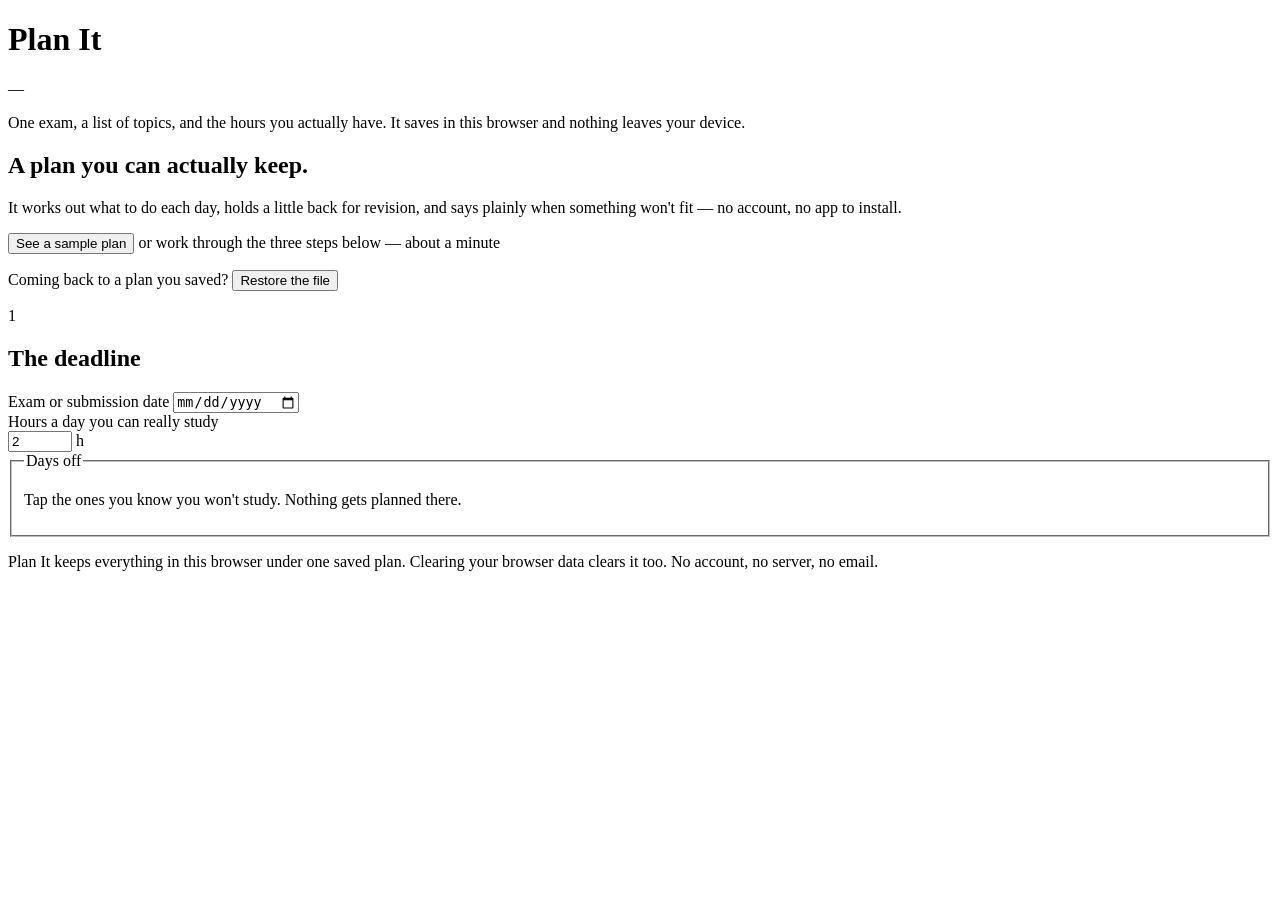
==== index.html @ e52705a1 "Add Plan It: three-step study planner with scheduler, exports and print layout" ====
<!DOCTYPE html>
<html lang="en">
<head>
<meta charset="utf-8">
<meta name="viewport" content="width=device-width, initial-scale=1">
<title>Plan It — a study plan for one exam</title>
<meta name="description" content="Plan It turns an exam date and a topic list into a day-by-day study timetable that fits the hours you actually have. Runs in your browser and saves on your device.">
<meta name="theme-color" content="#e9ecf0" media="(prefers-color-scheme: light)">
<meta name="theme-color" content="#0d1218" media="(prefers-color-scheme: dark)">
<link rel="preconnect" href="https://fonts.googleapis.com">
<link rel="preconnect" href="https://fonts.gstatic.com" crossorigin>
<link href="https://fonts.googleapis.com/css2?family=IBM+Plex+Mono:wght@400;500&family=IBM+Plex+Sans:wght@400;500;600&family=Newsreader:ital,opsz,wght@0,6..72,400;0,6..72,500;0,6..72,600;1,6..72,400&display=swap" rel="stylesheet">
<link rel="stylesheet" href="styles.css">
<link rel="icon" href="data:image/svg+xml,%3Csvg xmlns='http://www.w3.org/2000/svg' viewBox='0 0 32 32'%3E%3Crect width='32' height='32' fill='%23161d26'/%3E%3Crect x='6' y='9' width='20' height='2' fill='%23c98a2b'/%3E%3Crect x='6' y='15' width='13' height='1.6' fill='%23f2f4f7'/%3E%3Crect x='6' y='21' width='17' height='1.6' fill='%23f2f4f7' opacity='.55'/%3E%3C/svg%3E">
</head>
<body>
<div class="sheet">

  <header class="masthead">
    <div class="masthead-top">
      <h1 class="wordmark">Plan It</h1>
      <p class="issue"><span id="today-stamp">—</span></p>
    </div>
    <p class="standfirst">One exam, a list of topics, and the hours you actually have. It saves in this browser and nothing leaves your device.</p>
  </header>

  <div class="runninghead" id="runninghead" hidden>
    <p class="rh-count"><span id="rh-days">0</span><span class="rh-unit" id="rh-unit">days</span></p>
    <p class="rh-meta" id="rh-meta"></p>
  </div>

  <main class="document">

    <section class="welcome" id="welcome" aria-labelledby="welcome-head">
      <h2 class="welcome-head" id="welcome-head">A plan you can actually keep.</h2>
      <p class="welcome-body">It works out what to do each day, holds a little back for revision, and says plainly when something won't fit — no account, no app to install.</p>
      <p class="welcome-actions">
        <button type="button" class="btn btn-quiet" id="btn-sample">See a sample plan</button>
        <span class="welcome-note">or work through the three steps below — about a minute</span>
      </p>
      <p class="welcome-restore">Coming back to a plan you saved?
        <button type="button" class="btn-inline" id="btn-restore-welcome">Restore the file</button>
      </p>
      <p class="export-status" id="welcome-status" role="status"></p>
      <input type="file" id="file-restore" accept="application/json,.json" hidden>
    </section>

    <section class="step" id="step-deadline" aria-labelledby="h-deadline">
      <div class="gutter">
        <span class="step-num" aria-hidden="true">1</span>
        <h2 class="step-label" id="h-deadline">The deadline</h2>
      </div>
      <div class="step-body">
        <div class="fields">
          <div class="field">
            <label for="exam-date">Exam or submission date</label>
            <input type="date" id="exam-date">
          </div>
          <div class="field field-hours">
            <label for="hours">Hours a day you can really study</label>
            <div class="num-wrap">
              <input type="number" id="hours" min="0" max="16" step="0.5" value="2" inputmode="decimal">
              <span class="unit">h</span>
            </div>
          </div>
        </div>

        <fieldset class="days-off">
          <legend>Days off</legend>
          <div class="day-toggles" id="day-toggles"></div>
          <p class="note">Tap the ones you know you won't study. Nothing gets planned there.</p>
        </fieldset>

        <p class="verdict" id="deadline-summary" aria-live="polite"></p>
      </div>
    </section>

    <section class="step" id="step-topics" aria-labelledby="h-topics" hidden>
      <div class="gutter">
        <span class="step-num" aria-hidden="true">2</span>
        <h2 class="step-label" id="h-topics">The topics</h2>
        <p class="gutter-note" id="topics-summary" aria-live="polite"></p>
      </div>
      <div class="step-body">
        <div class="paste">
          <label for="paste-box" class="paste-label">Paste your list</label>
          <textarea id="paste-box" rows="4" spellcheck="false" placeholder="Fractions&#10;Photosynthesis&#10;The Cold War"></textarea>
          <div class="paste-actions">
            <button type="button" class="btn" id="add-pasted">Add these</button>
            <p class="note">One per line. They come in at confidence 3, size M.</p>
          </div>
        </div>

        <div id="topic-rows"></div>
        <datalist id="subject-list"></datalist>

        <div class="row-actions">
          <button type="button" class="btn btn-quiet" id="add-row">One more topic</button>
        </div>

        <p class="note note-foot">Size is a rough first pass: S is about 30 minutes, M an hour, L two hours. Confidence scales it, so a shaky topic gets more of the calendar than a solid one.</p>
      </div>
    </section>

    <section class="step" id="step-plan" aria-labelledby="h-plan" hidden>
      <div class="gutter">
        <span class="step-num" aria-hidden="true">3</span>
        <h2 class="step-label" id="h-plan">The plan</h2>
        <dl class="stats" id="plan-stats"></dl>
        <div class="progress" id="progress" hidden>
          <div class="ticks" id="progress-ticks" aria-hidden="true"></div>
          <p class="progress-text" id="progress-text" aria-live="polite"></p>
        </div>
      </div>
      <div class="step-body">
        <div id="plan-notice"></div>
        <p class="today-line" id="today-line"></p>

        <div class="controls">
          <button type="button" class="btn btn-quiet" id="btn-print">Print</button>
          <button type="button" class="btn btn-quiet" id="btn-rebalance">Rebalance</button>
          <button type="button" class="btn btn-quiet btn-danger" id="btn-reset">Start over</button>
        </div>

        <details class="export" id="export">
          <summary>Take it with you</summary>
          <div class="export-panel">
            <div class="export-actions">
              <button type="button" class="btn btn-quiet" id="btn-ics">Calendar file <span class="btn-ext">.ics</span></button>
              <button type="button" class="btn btn-quiet" id="btn-csv">Spreadsheet <span class="btn-ext">.csv</span></button>
              <button type="button" class="btn btn-quiet" id="btn-json">Save a copy <span class="btn-ext">.json</span></button>
              <button type="button" class="btn btn-quiet" id="btn-restore">Restore a copy</button>
            </div>
            <p class="export-note">The calendar file adds one all-day event per study day to Google Calendar, Apple Calendar or Outlook. The JSON is the whole plan, ticks included — keep it somewhere that is not this browser.</p>

            <div class="gcal">
              <p class="gcal-head">Google Calendar</p>
              <div class="gcal-links" id="gcal-links"></div>
              <p class="gcal-note">One link, one event: it repeats on every study day and skips your days off, with the whole timetable in its description. No sign-in to this page and no API key. If you would rather have a separate event for each day, import the .ics above instead (Google Calendar → Settings → Import &amp; export). Google Tasks is deliberately not offered: creating tasks needs a signed-in API connection, and this page has no account.</p>
            </div>

            <p class="export-status" id="export-status" role="status"></p>
          </div>
        </details>

        <div id="weeks"></div>

        <details class="topic-progress" id="topic-progress" hidden>
          <summary id="topic-progress-summary">Where each topic stands</summary>
          <div id="topic-progress-body"></div>
        </details>

        <div id="overflow"></div>
      </div>
    </section>

  </main>

  <footer class="foot">
    <p>Plan It keeps everything in this browser under one saved plan. Clearing your browser data clears it too. No account, no server, no email.</p>
  </footer>

</div>

<script src="planner.js"></script>
<script src="app.js"></script>
</body>
</html>
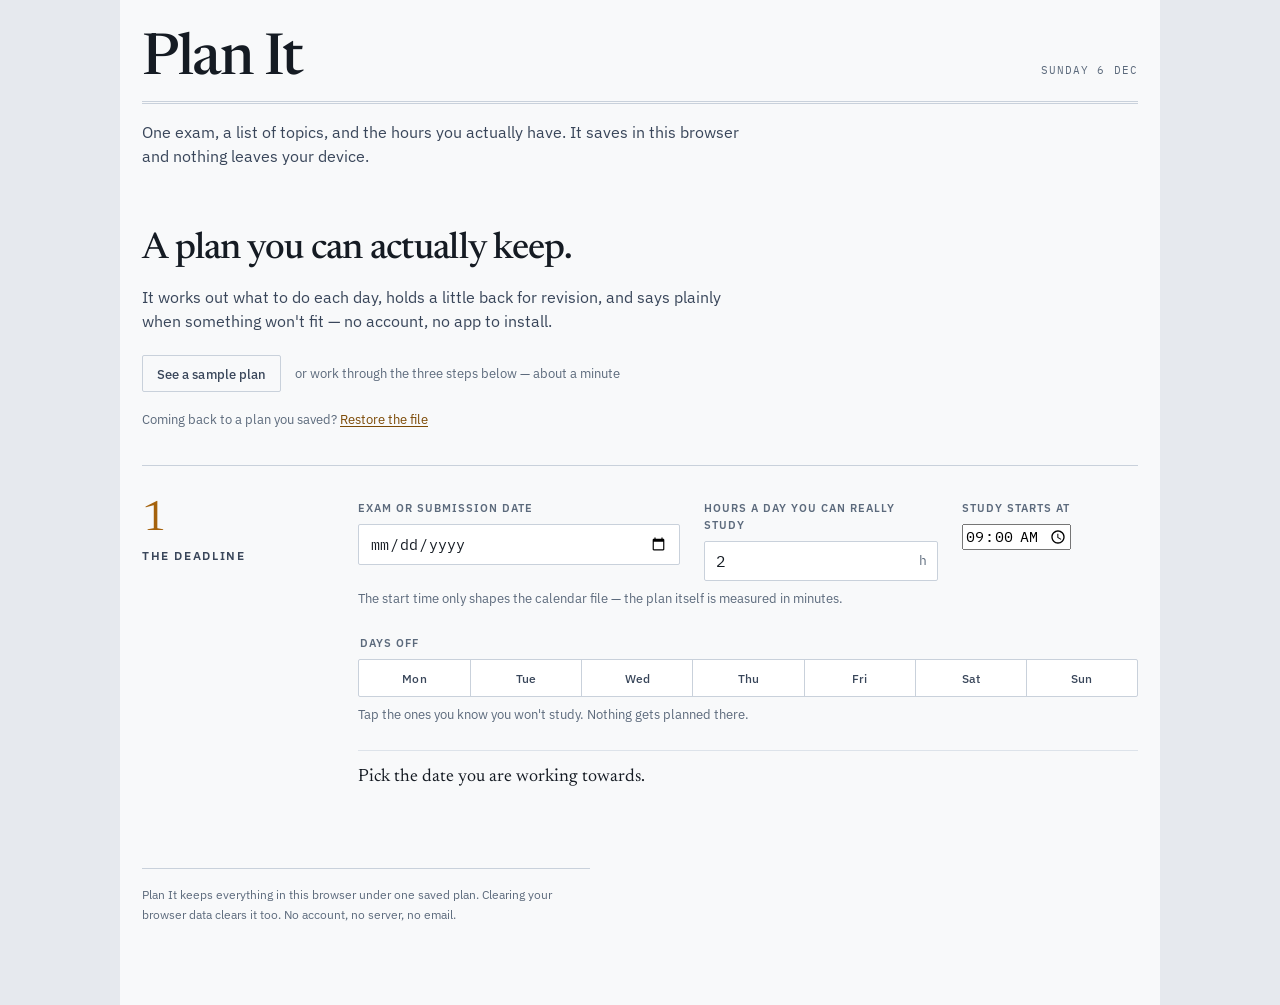
==== commit edd0c559: "Export every session as a timed .ics event; drop the Google Calendar links" ====
--- a/index.html
+++ b/index.html
@@ -63,7 +63,12 @@
               <span class="unit">h</span>
             </div>
           </div>
+          <div class="field field-start">
+            <label for="start-time">Study starts at</label>
+            <input type="time" id="start-time" value="09:00" step="900">
+          </div>
         </div>
+        <p class="note">The start time only shapes the calendar file — the plan itself is measured in minutes.</p>
 
         <fieldset class="days-off">
           <legend>Days off</legend>
@@ -131,13 +136,7 @@
               <button type="button" class="btn btn-quiet" id="btn-json">Save a copy <span class="btn-ext">.json</span></button>
               <button type="button" class="btn btn-quiet" id="btn-restore">Restore a copy</button>
             </div>
-            <p class="export-note">The calendar file adds one all-day event per study day to Google Calendar, Apple Calendar or Outlook. The JSON is the whole plan, ticks included — keep it somewhere that is not this browser.</p>
-
-            <div class="gcal">
-              <p class="gcal-head">Google Calendar</p>
-              <div class="gcal-links" id="gcal-links"></div>
-              <p class="gcal-note">One link, one event: it repeats on every study day and skips your days off, with the whole timetable in its description. No sign-in to this page and no API key. If you would rather have a separate event for each day, import the .ics above instead (Google Calendar → Settings → Import &amp; export). Google Tasks is deliberately not offered: creating tasks needs a signed-in API connection, and this page has no account.</p>
-            </div>
+            <p class="export-note">The calendar file is a standard <span class="mono">.ics</span> — import it into Apple Calendar, Google Calendar, Outlook, Thunderbird, anything. Every session lands as its own timed event, starting from the time you set in step 1 and running through the day in order, breaks included. The JSON is the whole plan, ticks included — keep it somewhere that is not this browser.</p>
 
             <p class="export-status" id="export-status" role="status"></p>
           </div>
--- a/styles.css
+++ b/styles.css
@@ -0,0 +1,1549 @@
+/* ------------------------------------------------------------------
+   Plan It
+
+   Set like a printed planner rather than a dashboard: one column of
+   type with a working margin down the left, hairline rules instead of
+   boxes, dotted leaders between a topic and its minutes, and amber
+   reserved for the day you are actually on.
+
+   Faces: Newsreader (headings, day names), IBM Plex Sans (running
+   text), IBM Plex Mono (anything countable — dates, minutes, totals).
+   ------------------------------------------------------------------ */
+
+:root {
+  --page: #e6e9ee;
+  --sheet: #f8f9fa;
+  --paper: #ffffff;
+  --ink: #151b23;
+  --ink-2: #39465a;
+  --muted: #5c6a7c;   /* 5.2:1 on the sheet, 4.5:1 on the page */
+  --rule: #c9d1db;
+  --rule-soft: #dde3ea;
+  --amber: #a5620c;
+  --amber-ink: #7c4a06;
+  --amber-wash: #f4e7ce;
+  --done: #3f6b58;
+  --danger: #8a4a2a;
+
+  /* custom curves: the built-in CSS easings are too weak to read as intentional */
+  --ease-out: cubic-bezier(0.23, 1, 0.32, 1);
+  --ease-in-out: cubic-bezier(0.77, 0, 0.175, 1);
+  --ease-drawer: cubic-bezier(0.32, 0.72, 0, 1);
+
+  --serif: 'Newsreader', 'Iowan Old Style', Georgia, 'Times New Roman', serif;
+  --sans: 'IBM Plex Sans', 'Helvetica Neue', Helvetica, Arial, sans-serif;
+  --mono: 'IBM Plex Mono', ui-monospace, SFMono-Regular, Menlo, Consolas, monospace;
+
+  color-scheme: light dark;
+}
+
+@media (prefers-color-scheme: dark) {
+  :root {
+    --page: #0b1015;
+    --sheet: #121820;
+    --paper: #161d26;
+    --ink: #e9eef4;
+    --ink-2: #b7c3d1;
+    --muted: #7f8d9f;
+    --rule: #27303c;
+    --rule-soft: #1e2630;
+    --amber: #dfa85f;
+    --amber-ink: #f0c894;
+    --amber-wash: #241c11;
+    --done: #7cb49b;
+    --danger: #d79a7a;
+  }
+}
+
+* { box-sizing: border-box; }
+
+::selection {
+  background: var(--amber-wash);
+  color: var(--ink);
+}
+
+/* anything that is a number should line up in a column */
+.d-num,
+.day-total,
+.session-minutes,
+.rh-meta,
+.rh-count span:first-child,
+.stats dd,
+.week-range,
+.progress-text,
+.issue { font-variant-numeric: tabular-nums; }
+
+h1, h2, h3, h4, .week-head, .today-line, .verdict { text-wrap: balance; }
+p, .session-name, .overflow li { text-wrap: pretty; }
+
+html {
+  -webkit-text-size-adjust: 100%;
+  scrollbar-color: var(--rule) transparent;
+}
+
+body {
+  margin: 0;
+  background: var(--page);
+  color: var(--ink);
+  font-family: var(--sans);
+  font-size: 16px;
+  line-height: 1.55;
+  -webkit-font-smoothing: antialiased;
+  font-feature-settings: "kern" 1;
+}
+
+.sheet {
+  max-width: 1040px;
+  margin: 0 auto;
+  padding: 0 22px 80px;
+  background: var(--sheet);
+  min-height: 100vh;
+}
+
+/* ---------- masthead ---------- */
+
+.masthead { padding: 34px 0 20px; }
+
+.masthead-top {
+  display: flex;
+  align-items: baseline;
+  justify-content: space-between;
+  gap: 18px;
+  flex-wrap: wrap;
+  padding-bottom: 12px;
+  border-bottom: 3px double var(--rule);
+}
+
+.wordmark {
+  margin: 0;
+  font-family: var(--serif);
+  font-weight: 500;
+  font-size: clamp(2.5rem, 9vw, 3.6rem);
+  line-height: .95;
+  letter-spacing: -.025em;
+}
+
+.issue {
+  margin: 0;
+  font-family: var(--mono);
+  font-size: .7rem;
+  letter-spacing: .1em;
+  text-transform: uppercase;
+  color: var(--muted);
+  white-space: nowrap;
+}
+
+.standfirst {
+  margin: 16px 0 0;
+  max-width: 62ch;
+  font-size: .98rem;
+  color: var(--ink-2);
+}
+
+/* ---------- running head ---------- */
+
+.runninghead {
+  position: sticky;
+  top: 0;
+  z-index: 5;
+  display: flex;
+  align-items: baseline;
+  justify-content: space-between;
+  gap: 14px;
+  flex-wrap: wrap;
+  margin: 0 -22px;
+  padding: 10px 22px 9px;
+  background: var(--sheet);
+  border-bottom: 1px solid var(--rule);
+}
+
+.runninghead[hidden] { display: none; }
+
+.rh-count {
+  margin: 0;
+  display: flex;
+  align-items: baseline;
+  gap: 6px;
+  font-family: var(--sans);
+  font-size: .76rem;
+  font-weight: 600;
+  letter-spacing: .06em;
+  color: var(--ink-2);
+}
+
+.rh-count span:first-child {
+  font-family: var(--serif);
+  font-size: 1.5rem;
+  letter-spacing: -.01em;
+  color: var(--amber-ink);
+  line-height: 1;
+}
+
+.rh-meta {
+  margin: 0;
+  font-family: var(--mono);
+  font-size: .72rem;
+  letter-spacing: .04em;
+  color: var(--muted);
+  text-align: right;
+}
+
+/* ---------- the document ---------- */
+
+.document { display: block; }
+
+.step {
+  display: grid;
+  grid-template-columns: 172px minmax(0, 1fr);
+  gap: 44px;
+  padding-top: 34px;
+  padding-bottom: 38px;
+  border-top: 1px solid var(--rule);
+}
+
+.step:first-child { border-top: 0; }
+
+/* an author display value beats the hidden attribute — say it out loud */
+.step[hidden] { display: none; }
+
+.step { scroll-margin-top: 64px; }
+
+.gutter {
+  align-self: start;
+  position: sticky;
+  top: 58px;
+}
+
+.step-num {
+  display: block;
+  font-family: var(--serif);
+  font-size: 2.6rem;
+  line-height: 1;
+  font-weight: 400;
+  color: var(--amber);
+  letter-spacing: -.02em;
+}
+
+.step-label {
+  margin: 6px 0 0;
+  font-family: var(--sans);
+  font-size: .72rem;
+  font-weight: 600;
+  letter-spacing: .14em;
+  text-transform: uppercase;
+  color: var(--ink-2);
+}
+
+.gutter-note {
+  margin: 14px 0 0;
+  font-family: var(--mono);
+  font-size: .72rem;
+  line-height: 1.6;
+  color: var(--muted);
+  border-top: 1px solid var(--rule-soft);
+  padding-top: 10px;
+}
+
+/* ---------- fields ---------- */
+
+.fields {
+  display: grid;
+  grid-template-columns: minmax(0, 1.1fr) minmax(0, .8fr) minmax(0, .6fr);
+  gap: 24px;
+}
+
+input[type="time"] {
+  font-family: var(--mono);
+  font-size: .92rem;
+}
+
+.mono { font-family: var(--mono); font-size: .95em; }
+
+.field { min-width: 0; }
+
+label, legend {
+  display: block;
+  margin-bottom: 7px;
+}
+
+/* the small mono caps belong to form labels only — never to a row of the plan */
+.field label,
+.days-off legend,
+.paste-label {
+  font-family: var(--sans);
+  font-size: .7rem;
+  font-weight: 600;
+  letter-spacing: .09em;
+  text-transform: uppercase;
+  color: var(--muted);
+}
+
+input[type="date"],
+input[type="number"],
+input[type="text"],
+textarea {
+  width: 100%;
+  font-family: var(--sans);
+  font-size: 1rem;
+  color: var(--ink);
+  background: var(--paper);
+  border: 1px solid var(--rule);
+  border-radius: 2px;
+  padding: 9px 11px;
+  appearance: none;
+  transition: border-color 150ms var(--ease-out), background-color 150ms var(--ease-out);
+}
+
+input[type="date"] { font-family: var(--mono); font-size: .92rem; }
+
+input, textarea { caret-color: var(--amber); }
+
+textarea::-webkit-scrollbar { width: 10px; }
+textarea::-webkit-scrollbar-thumb {
+  background: var(--rule);
+  border-radius: 999px;
+  border: 3px solid var(--paper);
+}
+textarea::-webkit-scrollbar-track { background: transparent; }
+
+textarea {
+  font-family: var(--mono);
+  font-size: .88rem;
+  line-height: 1.65;
+  resize: vertical;
+}
+
+input:focus-visible,
+textarea:focus-visible,
+button:focus-visible {
+  outline: 2px solid var(--amber);
+  outline-offset: 1px;
+}
+
+input[type="date"]:focus,
+input[type="number"]:focus,
+input[type="text"]:focus,
+textarea:focus { border-color: var(--amber); }
+
+.num-wrap { position: relative; }
+
+.num-wrap input { padding-right: 32px; font-family: var(--mono); }
+
+.num-wrap .unit {
+  position: absolute;
+  right: 11px;
+  top: 50%;
+  transform: translateY(-50%);
+  font-family: var(--mono);
+  font-size: .8rem;
+  color: var(--muted);
+  pointer-events: none;
+}
+
+/* ---------- days off ---------- */
+
+.days-off {
+  border: 0;
+  padding: 0;
+  margin: 26px 0 0;
+}
+
+.day-toggles {
+  display: grid;
+  grid-template-columns: repeat(7, minmax(0, 1fr));
+  gap: 0;
+  border: 1px solid var(--rule);
+  border-radius: 2px;
+  overflow: hidden;
+  background: var(--paper);
+}
+
+.wd {
+  font-family: var(--sans);
+  font-size: .76rem;
+  font-weight: 500;
+  letter-spacing: .01em;
+  padding: 11px 0 10px;
+  border: 0;
+  border-left: 1px solid var(--rule);
+  background: transparent;
+  color: var(--ink-2);
+  cursor: pointer;
+  transition: background-color 140ms var(--ease-out), color 140ms var(--ease-out);
+  -webkit-tap-highlight-color: transparent;
+}
+
+.wd:active { transform: scale(0.97); }
+
+.wd:first-child { border-left: 0; }
+
+.wd:hover { background: var(--rule-soft); }
+
+.wd.is-off {
+  background: var(--amber-wash);
+  color: var(--amber-ink);
+  text-decoration: line-through;
+  text-decoration-thickness: 1px;
+}
+
+/* ---------- the verdict line ---------- */
+
+.verdict {
+  margin: 26px 0 0;
+  padding-top: 14px;
+  border-top: 1px solid var(--rule-soft);
+  font-family: var(--serif);
+  font-size: 1.12rem;
+  line-height: 1.4;
+  color: var(--ink);
+}
+
+.verdict.is-warn { color: var(--amber-ink); }
+
+.note {
+  margin: 8px 0 0;
+  font-size: .8rem;
+  line-height: 1.5;
+  color: var(--muted);
+}
+
+.note-foot {
+  margin-top: 22px;
+  padding-top: 12px;
+  border-top: 1px solid var(--rule-soft);
+  max-width: 56ch;
+}
+
+/* ---------- paste block ---------- */
+
+.paste { margin-bottom: 26px; }
+
+.paste-label {
+  margin-bottom: 7px;
+  font-family: var(--sans);
+  font-size: .7rem;
+  font-weight: 600;
+  letter-spacing: .09em;
+  text-transform: uppercase;
+  color: var(--muted);
+}
+
+.paste-actions {
+  display: flex;
+  align-items: baseline;
+  gap: 14px;
+  flex-wrap: wrap;
+  margin-top: 10px;
+}
+
+.paste-actions .note { margin: 0; flex: 1 1 220px; }
+
+/* ---------- buttons ---------- */
+
+.btn {
+  font-family: var(--sans);
+  font-size: .84rem;
+  font-weight: 500;
+  letter-spacing: .005em;
+  color: var(--sheet);
+  background: var(--ink);
+  border: 1px solid var(--ink);
+  border-radius: 2px;
+  padding: 9px 14px 8px;
+  cursor: pointer;
+  transition: transform 160ms var(--ease-out), background-color 160ms var(--ease-out),
+    border-color 160ms var(--ease-out), color 160ms var(--ease-out);
+  -webkit-tap-highlight-color: transparent;
+}
+
+/* press feedback: the interface has to feel like it heard you */
+.btn:active { transform: scale(0.97); }
+
+.btn-quiet {
+  background: transparent;
+  color: var(--ink-2);
+  border-color: var(--rule);
+}
+
+.btn-quiet:active { transform: scale(0.97); }
+
+.btn-danger { color: var(--danger); }
+
+.btn-inline {
+  background: none;
+  border: 0;
+  padding: 0;
+  font: inherit;
+  font-size: inherit;
+  color: var(--amber-ink);
+  text-decoration: underline;
+  text-underline-offset: 2px;
+  text-decoration-thickness: 1px;
+  cursor: pointer;
+}
+
+/* ---------- topic rows ---------- */
+
+.topic-row {
+  display: grid;
+  grid-template-columns: minmax(0, 1fr) auto;
+  align-items: center;
+  gap: 18px;
+  padding: 9px 0;
+  border-bottom: 1px solid var(--rule-soft);
+}
+
+.row-main {
+  display: grid;
+  grid-template-columns: minmax(0, 1.45fr) minmax(0, 1fr);
+  gap: 18px;
+}
+
+/* filled in by hand, so no boxes — just a line to write on */
+input.t-name,
+input.t-subject {
+  border: 0;
+  border-bottom: 1px solid var(--rule);
+  border-radius: 0;
+  background: transparent;
+  padding: 5px 1px;
+  font-size: .97rem;
+}
+
+input.t-name:focus,
+input.t-subject:focus { border-bottom-color: var(--amber); box-shadow: none; }
+
+input.t-subject {
+  font-size: .85rem;
+  color: var(--ink-2);
+}
+
+.row-controls {
+  display: flex;
+  align-items: center;
+  gap: 14px;
+}
+
+.dots { display: flex; gap: 4px; }
+
+.dot {
+  width: 15px;
+  height: 15px;
+  padding: 0;
+  border: 1px solid var(--rule);
+  border-radius: 2px;
+  background: transparent;
+  cursor: pointer;
+  transition: background-color 130ms var(--ease-out), border-color 130ms var(--ease-out),
+    transform 130ms var(--ease-out);
+  -webkit-tap-highlight-color: transparent;
+}
+
+.dot:active { transform: scale(0.88); }
+
+.dot.is-on { background: var(--amber); border-color: var(--amber); }
+
+.sizes {
+  display: flex;
+  border: 1px solid var(--rule);
+  border-radius: 2px;
+  overflow: hidden;
+}
+
+.size {
+  font-family: var(--mono);
+  font-size: .72rem;
+  letter-spacing: .04em;
+  padding: 4px 9px 3px;
+  border: 0;
+  border-left: 1px solid var(--rule);
+  background: transparent;
+  color: var(--muted);
+  cursor: pointer;
+}
+
+.size:first-child { border-left: 0; }
+
+.size:hover { background: var(--rule-soft); }
+
+.size.is-on {
+  background: var(--ink);
+  color: var(--sheet);
+}
+
+.row-del {
+  width: 22px;
+  height: 22px;
+  padding: 0;
+  border: 0;
+  background: transparent;
+  color: var(--muted);
+  font-size: 1.05rem;
+  line-height: 1;
+  cursor: pointer;
+}
+
+.row-del:active { transform: scale(0.9); }
+
+.row-actions { margin-top: 18px; }
+
+/* ---------- plan: stats in the margin ---------- */
+
+.stats {
+  margin: 16px 0 0;
+  padding-top: 12px;
+  border-top: 1px solid var(--rule-soft);
+  display: grid;
+  gap: 8px;
+}
+
+.stats div {
+  display: flex;
+  align-items: baseline;
+  justify-content: space-between;
+  gap: 8px;
+}
+
+.stats dt {
+  font-family: var(--sans);
+  font-size: .66rem;
+  font-weight: 600;
+  letter-spacing: .09em;
+  text-transform: uppercase;
+  color: var(--muted);
+}
+
+.stats dd {
+  margin: 0;
+  font-family: var(--mono);
+  font-size: .78rem;
+  color: var(--ink);
+}
+
+.progress { margin-top: 16px; }
+
+.ticks {
+  display: flex;
+  gap: 2px;
+  height: 12px;
+  align-items: stretch;
+}
+
+.ticks i {
+  flex: 1 1 0;
+  min-width: 2px;
+  background: var(--rule);
+  border-radius: 1px;
+}
+
+.ticks i.on { background: var(--amber); }
+
+.progress-text {
+  margin: 7px 0 0;
+  font-family: var(--mono);
+  font-size: .68rem;
+  letter-spacing: .04em;
+  color: var(--muted);
+}
+
+/* ---------- notices ---------- */
+
+.notice {
+  margin: 0 0 16px;
+  padding: 11px 13px;
+  border: 1px solid var(--rule);
+  border-radius: 2px;
+  background: var(--paper);
+  font-size: .88rem;
+  color: var(--ink-2);
+  line-height: 1.5;
+}
+
+.notice-warn {
+  border-color: var(--amber);
+  background: var(--amber-wash);
+  color: var(--ink);
+}
+
+/* ---------- the line about today ---------- */
+
+.today-line {
+  margin: 0 0 18px;
+  font-family: var(--serif);
+  font-size: 1.16rem;
+  line-height: 1.45;
+  color: var(--ink);
+  max-width: 46ch;
+}
+
+.today-line:empty { display: none; }
+
+.today-line em {
+  font-style: italic;
+  color: var(--amber-ink);
+}
+
+.controls {
+  display: flex;
+  flex-wrap: wrap;
+  gap: 8px;
+  margin-bottom: 30px;
+}
+
+/* ---------- weeks ---------- */
+
+.week { margin-bottom: 34px; }
+
+.week-head {
+  display: flex;
+  align-items: baseline;
+  justify-content: space-between;
+  gap: 12px;
+  margin: 0 0 2px;
+  padding-bottom: 7px;
+  border-bottom: 1px solid var(--ink);
+  font-family: var(--serif);
+  font-size: 1.16rem;
+  font-weight: 500;
+  font-style: italic;
+  letter-spacing: -.005em;
+  color: var(--ink);
+}
+
+.week-range {
+  font-family: var(--mono);
+  font-style: normal;
+  font-size: .7rem;
+  letter-spacing: .06em;
+  text-transform: uppercase;
+  color: var(--muted);
+}
+
+/* ---------- days ---------- */
+
+.day {
+  display: grid;
+  grid-template-columns: 56px minmax(0, 1fr);
+  gap: 20px;
+  padding: 14px 0 15px;
+  border-bottom: 1px solid var(--rule-soft);
+}
+
+.day-when {
+  display: flex;
+  flex-direction: column;
+  align-items: flex-start;
+  gap: 0;
+  padding-top: 2px;
+}
+
+.d-num {
+  font-family: var(--mono);
+  font-size: 1.02rem;
+  font-weight: 500;
+  line-height: 1;
+  color: var(--ink);
+}
+
+.d-mon {
+  font-family: var(--mono);
+  font-size: .62rem;
+  letter-spacing: .1em;
+  text-transform: uppercase;
+  color: var(--muted);
+  margin-top: 3px;
+}
+
+.day-body { min-width: 0; }
+
+.day-head {
+  display: flex;
+  align-items: baseline;
+  gap: 10px;
+  flex-wrap: wrap;
+}
+
+.day h4 {
+  margin: 0;
+  font-family: var(--serif);
+  font-weight: 500;
+  font-size: 1.16rem;
+  letter-spacing: -.005em;
+  line-height: 1.2;
+}
+
+.day-total {
+  margin-left: auto;
+  font-family: var(--mono);
+  font-size: .72rem;
+  letter-spacing: .04em;
+  color: var(--muted);
+}
+
+.day.is-today {
+  margin: 0 -16px;
+  padding-left: 16px;
+  padding-right: 16px;
+  background: var(--amber-wash);
+  border-bottom-color: var(--amber);
+}
+
+.day.is-today h4 {
+  font-size: 1.4rem;
+  color: var(--amber-ink);
+}
+
+.day.is-today .d-num,
+.day.is-today .d-mon { color: var(--amber-ink); }
+
+.day.is-today .day-total { color: var(--amber-ink); }
+
+.day.is-past { opacity: .55; }
+
+.day.is-off { border-bottom-style: dotted; }
+
+.day.is-off h4 { color: var(--muted); font-style: italic; }
+
+.day-empty {
+  margin: 4px 0 0;
+  font-family: var(--serif);
+  font-style: italic;
+  font-size: .92rem;
+  color: var(--muted);
+}
+
+.empty-note {
+  margin: 0;
+  padding: 20px 0;
+  border-top: 1px solid var(--rule-soft);
+  border-bottom: 1px solid var(--rule-soft);
+  font-family: var(--serif);
+  font-style: italic;
+  font-size: 1rem;
+  color: var(--muted);
+}
+
+/* ---------- sessions ---------- */
+
+.sessions {
+  list-style: none;
+  margin: 6px 0 0;
+  padding: 0;
+}
+
+.session-label {
+  display: flex;
+  align-items: baseline;
+  gap: 9px;
+  padding: 4px 0;
+  margin: 0;
+  cursor: pointer;
+  font-family: var(--sans);
+  font-size: 1rem;
+  font-weight: 400;
+  letter-spacing: normal;
+  text-transform: none;
+  color: var(--ink);
+}
+
+.session-subject {
+  flex: 0 0 66px;
+  min-width: 0;
+  font-family: var(--sans);
+  font-size: .63rem;
+  font-weight: 600;
+  letter-spacing: .07em;
+  text-transform: uppercase;
+  color: var(--muted);
+  padding-top: 1px;
+  overflow: hidden;
+  text-overflow: ellipsis;
+  white-space: nowrap;
+}
+
+.session-name {
+  flex: 0 1 auto;
+  font-family: var(--sans);
+  font-size: .94rem;
+  letter-spacing: normal;
+  text-transform: none;
+  color: var(--ink);
+  overflow-wrap: anywhere;
+}
+
+/* the dotted leader: topic ·············· 45 min */
+.leader {
+  flex: 1 1 20px;
+  min-width: 14px;
+  align-self: baseline;
+  border-bottom: 1px dotted var(--rule);
+  transform: translateY(-3px);
+}
+
+.session-minutes {
+  flex: 0 0 auto;
+  font-family: var(--mono);
+  font-size: .72rem;
+  color: var(--ink-2);
+}
+
+.session input[type="checkbox"] {
+  appearance: none;
+  -webkit-appearance: none;
+  flex: 0 0 auto;
+  width: 13px;
+  height: 13px;
+  margin: 0;
+  border: 1px solid var(--ink-2);
+  border-radius: 2px;
+  background: var(--paper);
+  cursor: pointer;
+  position: relative;
+  top: 2px;
+  transition: background-color 140ms var(--ease-out), border-color 140ms var(--ease-out);
+  -webkit-tap-highlight-color: transparent;
+}
+
+.session input[type="checkbox"]:active { transform: scale(0.9); }
+
+.session input[type="checkbox"]:checked {
+  background: var(--amber);
+  border-color: var(--amber);
+}
+
+.session input[type="checkbox"]::after {
+  content: '';
+  position: absolute;
+  inset: 0;
+  background-image: url("data:image/svg+xml,%3Csvg xmlns='http://www.w3.org/2000/svg' viewBox='0 0 16 16'%3E%3Cpath d='M3.4 8.6l3.2 3.2 6-7.4' fill='none' stroke='%23ffffff' stroke-width='2.4' stroke-linecap='round' stroke-linejoin='round'/%3E%3C/svg%3E");
+  background-size: 100% 100%;
+  background-repeat: no-repeat;
+  transform: scale(0.6);
+  opacity: 0;
+  transition: transform 150ms var(--ease-out), opacity 150ms var(--ease-out);
+}
+
+.session input[type="checkbox"]:checked::after {
+  transform: scale(1);
+  opacity: 1;
+}
+
+.session.is-review .session-name { font-style: italic; color: var(--ink-2); }
+
+.session.is-done .session-name {
+  color: var(--muted);
+  text-decoration: line-through;
+  text-decoration-thickness: 1px;
+}
+
+.session.is-done .session-subject { opacity: .6; }
+
+.session.is-missed .session-name { color: var(--muted); font-style: italic; }
+.session.is-missed .session-label { cursor: default; }
+
+.session input[type="checkbox"]:disabled {
+  cursor: not-allowed;
+  opacity: .55;
+}
+
+.is-readonly .session-label { cursor: default; }
+
+.break {
+  list-style: none;
+  padding: 0 0 0 22px;
+  margin: 0;
+  font-family: var(--mono);
+  font-size: .6rem;
+  letter-spacing: .1em;
+  text-transform: uppercase;
+  color: var(--muted);
+}
+
+/* ---------- if you get time ---------- */
+
+.overflow {
+  margin-top: 10px;
+  padding-top: 20px;
+  border-top: 1px solid var(--ink);
+}
+
+.overflow h3 {
+  margin: 0 0 6px;
+  font-family: var(--serif);
+  font-style: italic;
+  font-weight: 500;
+  font-size: 1.2rem;
+}
+
+.overflow-note {
+  margin: 0 0 12px;
+  max-width: 56ch;
+  font-size: .84rem;
+  line-height: 1.5;
+  color: var(--muted);
+}
+
+.overflow ul { list-style: none; margin: 0; padding: 0; }
+
+.overflow li {
+  display: flex;
+  align-items: baseline;
+  gap: 9px;
+  padding: 6px 0;
+  border-bottom: 1px dotted var(--rule-soft);
+  font-size: .92rem;
+}
+
+.overflow-name { flex: 0 1 auto; }
+
+.overflow li .leader { flex: 1 1 20px; }
+
+/* ---------- footer ---------- */
+
+.foot {
+  margin-top: 40px;
+  padding-top: 16px;
+  border-top: 1px solid var(--rule);
+  font-size: .78rem;
+  line-height: 1.6;
+  color: var(--muted);
+  max-width: 64ch;
+}
+
+.foot p { margin: 0; }
+
+/* ---------- read-only ---------- */
+
+.is-readonly #btn-rebalance { display: none; }
+
+/* ---------- narrow screens ---------- */
+
+@media (max-width: 780px) {
+  .sheet { padding: 0 16px 60px; }
+
+  .runninghead { margin: 0 -16px; padding: 9px 16px 8px; }
+
+  .rh-meta {
+    flex: 1 1 100%;
+    text-align: left;
+    margin-top: 3px;
+    font-size: .66rem;
+    letter-spacing: .02em;
+  }
+
+  .step {
+    grid-template-columns: minmax(0, 1fr);
+    gap: 20px;
+    padding-top: 26px;
+    padding-bottom: 30px;
+  }
+
+  .gutter {
+    position: static;
+    display: grid;
+    grid-template-columns: auto 1fr;
+    align-items: baseline;
+    column-gap: 12px;
+  }
+
+  .step-num {
+    font-size: 2rem;
+    grid-row: span 2;
+  }
+
+  .step-label { margin: 0; align-self: center; }
+
+  .gutter-note {
+    grid-column: 2;
+    margin: 6px 0 0;
+    padding-top: 0;
+    border-top: 0;
+  }
+
+  .stats {
+    grid-column: 1 / -1;
+    grid-template-columns: repeat(3, minmax(0, 1fr));
+    gap: 10px;
+    margin-top: 12px;
+  }
+
+  .stats div { display: block; }
+  .stats dd { margin-top: 2px; }
+
+  .progress { grid-column: 1 / -1; margin-top: 12px; }
+
+  .fields { grid-template-columns: minmax(0, 1fr); gap: 18px; }
+
+  .field-hours { max-width: 190px; }
+
+  .field-start { max-width: 160px; }
+
+  .masthead { padding: 24px 0 16px; }
+
+  .standfirst { font-size: .94rem; }
+
+  .dots { gap: 7px; }
+
+  .dot { width: 20px; height: 20px; }
+
+  .size { min-height: 32px; padding: 6px 11px 5px; }
+
+  .row-del { width: 32px; height: 32px; font-size: 1.15rem; }
+
+  .session-label { min-height: 36px; }
+
+  .session input[type="checkbox"] { width: 16px; height: 16px; }
+
+  .topic-row {
+    grid-template-columns: minmax(0, 1fr);
+    gap: 6px;
+    padding: 8px 0;
+  }
+
+  /* the name and its subject are one group: keep them tight */
+  .row-main { grid-template-columns: minmax(0, 1fr); gap: 2px; }
+
+  .row-controls { justify-content: flex-start; }
+
+  .sizes { margin-left: auto; }
+
+  .day {
+    grid-template-columns: 42px minmax(0, 1fr);
+    gap: 14px;
+  }
+
+  .day.is-today { margin: 0 -16px; padding-left: 16px; padding-right: 16px; }
+
+  .session-subject {
+    flex: 0 0 auto;
+    max-width: 42%;
+    font-size: .58rem;
+    letter-spacing: .07em;
+  }
+
+  .session-label {
+    align-items: baseline;
+    padding: 5px 0;
+  }
+
+  .session-name { flex: 1 1 auto; }
+
+  .session-minutes { flex: 0 0 auto; margin-left: auto; }
+
+  .leader { display: none; }
+
+  .break { padding-left: 20px; }
+
+  .today-line { font-size: 1.06rem; }
+}
+
+/* ---------- welcome ---------- */
+
+.welcome {
+  padding: 42px 0 34px;
+  border-bottom: 1px solid var(--rule);
+}
+
+.welcome[hidden] { display: none; }
+
+.welcome-head {
+  margin: 0;
+  max-width: 24ch;
+  font-family: var(--serif);
+  font-weight: 500;
+  font-size: clamp(1.7rem, 5.5vw, 2.3rem);
+  line-height: 1.1;
+  letter-spacing: -.02em;
+}
+
+.welcome-body {
+  margin: 14px 0 0;
+  max-width: 62ch;
+  font-size: .98rem;
+  color: var(--ink-2);
+}
+
+.welcome-actions {
+  display: flex;
+  align-items: center;
+  gap: 14px;
+  flex-wrap: wrap;
+  margin: 22px 0 0;
+}
+
+.welcome-note {
+  font-size: .8rem;
+  color: var(--muted);
+}
+
+.welcome-restore {
+  margin: 18px 0 0;
+  font-size: .82rem;
+  color: var(--muted);
+}
+
+.welcome + .step { border-top: 0; }
+
+/* ---------- take it with you ---------- */
+
+.export {
+  margin: 0 0 28px;
+  padding-top: 12px;
+  border-top: 1px solid var(--rule-soft);
+}
+
+.export > summary,
+.topic-progress > summary {
+  display: inline-flex;
+  align-items: center;
+  gap: 7px;
+  list-style: none;
+  cursor: pointer;
+  min-height: 32px;
+  padding: 4px 0;
+  -webkit-tap-highlight-color: transparent;
+}
+
+.export > summary::-webkit-details-marker,
+.topic-progress > summary::-webkit-details-marker { display: none; }
+
+.export > summary {
+  font-family: var(--sans);
+  font-size: .82rem;
+  font-weight: 500;
+  color: var(--ink-2);
+}
+
+.export > summary::after,
+.topic-progress > summary::after {
+  content: '';
+  width: 6px;
+  height: 6px;
+  border-right: 1.5px solid currentColor;
+  border-bottom: 1.5px solid currentColor;
+  transform: rotate(45deg) translateY(-1px);
+  transition: transform 160ms var(--ease-out);
+}
+
+.export[open] > summary::after,
+.topic-progress[open] > summary::after { transform: rotate(-135deg) translateY(-1px); }
+
+.export-panel {
+  margin-top: 10px;
+  padding: 14px;
+  border: 1px solid var(--rule);
+  border-radius: 2px;
+  background: var(--paper);
+}
+
+.export-actions {
+  display: flex;
+  flex-wrap: wrap;
+  gap: 8px;
+}
+
+.btn-ext {
+  margin-left: 3px;
+  font-family: var(--mono);
+  font-size: .72rem;
+  color: var(--muted);
+}
+
+.export-note {
+  margin: 12px 0 0;
+  max-width: 62ch;
+  font-size: .8rem;
+  line-height: 1.5;
+  color: var(--muted);
+}
+
+.export-status {
+  margin: 10px 0 0;
+  font-size: .8rem;
+  color: var(--done);
+}
+
+.export-status.is-error { color: var(--danger); }
+
+.export-status:empty { display: none; }
+
+/* ---------- where each topic stands ---------- */
+
+.topic-progress {
+  margin: 26px 0 0;
+  padding-top: 12px;
+  border-top: 1px solid var(--ink);
+}
+
+.topic-progress[hidden] { display: none; }
+
+.topic-progress > summary {
+  font-family: var(--serif);
+  font-style: italic;
+  font-size: 1.1rem;
+  color: var(--ink);
+}
+
+.topic-list {
+  list-style: none;
+  margin: 12px 0 0;
+  padding: 0;
+}
+
+.topic-line {
+  display: flex;
+  align-items: baseline;
+  gap: 9px;
+  padding: 7px 0;
+  border-bottom: 1px dotted var(--rule-soft);
+  font-size: .9rem;
+}
+
+.topic-name { flex: 0 1 auto; }
+
+.topic-ticks { display: flex; gap: 2px; flex: 0 0 auto; }
+
+.topic-ticks i {
+  width: 8px;
+  height: 8px;
+  border-radius: 1px;
+  background: var(--rule);
+}
+
+.topic-ticks i.on { background: var(--amber); }
+
+.topic-count {
+  flex: 0 0 auto;
+  font-family: var(--mono);
+  font-size: .68rem;
+  color: var(--muted);
+}
+
+.topic-left {
+  margin-left: auto;
+  flex: 0 0 auto;
+  font-family: var(--mono);
+  font-size: .72rem;
+  color: var(--ink-2);
+}
+
+.topic-line.is-unscheduled .topic-name { color: var(--muted); font-style: italic; }
+
+.topic-line.is-unscheduled .topic-left { color: var(--amber-ink); }
+
+/* ---------- motion ----------
+   Quiet and quick, to match the mood of a paper planner. Nothing here is
+   decoration: each move either confirms a press, shows where something came
+   from, or stops a change from landing as a jar. Nothing runs over 300ms. */
+
+@keyframes row-in {
+  from { opacity: 0; transform: translateY(5px); }
+  to { opacity: 1; transform: translateY(0); }
+}
+
+/* a session settles into its ticked state instead of snapping */
+.session-name { transition: color 180ms var(--ease-out); }
+.session-subject { transition: opacity 180ms var(--ease-out); }
+.ticks i { transition: background-color 220ms var(--ease-out); }
+
+/* notices arrive from where they were inserted */
+.notice {
+  transition: opacity 220ms var(--ease-out), transform 220ms var(--ease-out);
+}
+
+/* a plan being drawn: the days rise in 40ms apart */
+.weeks-enter .day {
+  transition: opacity 240ms var(--ease-out), transform 240ms var(--ease-out);
+  transition-delay: calc(var(--i, 0) * 40ms);
+}
+
+.weeks-enter .week-head {
+  transition: opacity 240ms var(--ease-out);
+}
+
+/* a row you just added */
+.topic-row.is-new { animation: row-in 200ms var(--ease-out) both; }
+
+@starting-style {
+  .notice { opacity: 0; transform: translateY(-4px); }
+  .weeks-enter .day { opacity: 0; transform: translateY(6px); }
+  .weeks-enter .week-head { opacity: 0; }
+}
+
+/* hover only where there is a real pointer: touch taps fire it falsely */
+@media (hover: hover) and (pointer: fine) {
+  .btn:hover { background: var(--ink-2); border-color: var(--ink-2); }
+  .btn-quiet:hover { background: transparent; color: var(--ink); border-color: var(--ink-2); }
+  .btn-danger:hover { background: transparent; color: var(--danger); border-color: var(--danger); }
+  .wd:hover { background: var(--rule-soft); }
+  .dot:hover { border-color: var(--ink-2); }
+  .size:hover { background: var(--rule-soft); }
+  .row-del:hover { color: var(--danger); }
+  .session input[type="checkbox"]:hover { border-color: var(--amber); }
+}
+
+/* reduced motion means fewer and gentler, not none: keep colour and opacity,
+   drop the movement */
+@media (prefers-reduced-motion: reduce) {
+  html { scroll-behavior: auto; }
+
+  .btn:active,
+  .wd:active,
+  .dot:active,
+  .size:active,
+  .row-del:active,
+  .session input[type="checkbox"]:active { transform: none; }
+
+  .weeks-enter .day,
+  .weeks-enter .week-head,
+  .notice { transform: none !important; transition-delay: 0ms !important; }
+
+  .topic-row.is-new { animation: none; }
+  .session input[type="checkbox"]::after { transition: none; }
+}
+
+/* ---------- print: the timetable, a week to a page ---------- */
+
+@media print {
+  :root {
+    --page: #ffffff;
+    --sheet: #ffffff;
+    --paper: #ffffff;
+    --ink: #000000;
+    --ink-2: #222222;
+    --muted: #555555;
+    --rule: #999999;
+    --rule-soft: #c8c8c8;
+    --amber: #000000;
+    --amber-ink: #000000;
+    --amber-wash: #ffffff;
+    --done: #000000;
+    --danger: #000000;
+  }
+
+  @page { margin: 12mm 13mm 13mm; }
+
+  body { background: #fff; font-size: 10pt; }
+
+  .sheet { max-width: none; padding: 0; background: #fff; min-height: 0; }
+
+  .masthead { padding: 0 0 6pt; }
+
+  .masthead-top { border-bottom: 1.5pt solid #000; padding-bottom: 4pt; }
+
+  .wordmark { font-size: 17pt; }
+
+  .issue { font-size: 7pt; }
+
+  .standfirst { display: none; }
+
+  .runninghead {
+    position: static;
+    margin: 0 0 8pt;
+    padding: 4pt 0;
+    border-bottom: .5pt solid #000;
+    display: flex !important;
+  }
+
+  .rh-count { font-size: 7.5pt; }
+  .rh-count span:first-child { font-size: 12pt; }
+  .rh-meta { font-size: 7.5pt; }
+
+  .step {
+    display: block;
+    border-top: 0;
+    padding: 0;
+  }
+
+  .gutter { position: static; display: block; }
+
+  .step-num, .step-label, .gutter-note, .stats, .progress,
+  .controls, .today-line, .foot, #step-deadline, #step-topics,
+  .paste, .row-actions, .note,
+  .welcome, .export, .topic-progress { display: none !important; }
+
+  .week {
+    break-after: page;
+    page-break-after: always;
+    margin-bottom: 0;
+  }
+
+  .week:last-child { break-after: auto; page-break-after: auto; }
+
+  .week-head {
+    font-size: 11pt;
+    border-bottom: 1pt solid #000;
+    padding-bottom: 3pt;
+    margin-bottom: 4pt;
+  }
+
+  .week-range { font-size: 7pt; }
+
+  .day {
+    grid-template-columns: 30pt minmax(0, 1fr);
+    gap: 8pt;
+    padding: 3.5pt 0 4pt;
+    border-bottom: .5pt solid #999;
+    break-inside: avoid;
+    page-break-inside: avoid;
+    opacity: 1 !important;
+    background: #fff !important;
+  }
+
+  .day.is-today { margin: 0; padding-left: 0; border-left: 0; background: #fff !important; }
+
+  .day h4, .day.is-today h4 { font-size: 10.5pt; color: #000; }
+
+  .d-num { font-size: 9pt; }
+  .d-mon, .day-total { font-size: 6.5pt; }
+
+  .day-empty { font-size: 8pt; margin: 1pt 0 0; }
+
+  .sessions { margin-top: 1.5pt; }
+
+  .session-label { padding: 1.4pt 0; gap: 5pt; flex-wrap: nowrap; }
+
+  .session-subject {
+    flex: 0 0 44pt;
+    font-size: 5.8pt;
+    order: 0;
+    margin: 0;
+  }
+
+  .session-name { font-size: 8.8pt; }
+
+  .session-minutes { font-size: 7.5pt; }
+
+  .leader { display: block; border-bottom: .5pt dotted #999; }
+
+  .break { font-size: 5.6pt; padding-left: 12pt; }
+
+  .session input[type="checkbox"] {
+    appearance: auto;
+    -webkit-appearance: checkbox;
+    width: 9pt;
+    height: 9pt;
+    border: .5pt solid #000;
+    background: #fff;
+    top: 0;
+  }
+
+  .session input[type="checkbox"]:checked::after { content: none; }
+
+  .session.is-done .session-name { color: #000; }
+
+  .notice {
+    border: .5pt solid #000;
+    background: #fff;
+    color: #000;
+    font-size: 8pt;
+    padding: 5pt 7pt;
+    margin-bottom: 8pt;
+  }
+
+  .overflow { break-inside: avoid; page-break-inside: avoid; border-top: .5pt solid #000; }
+
+  .overflow h3 { font-size: 10pt; }
+
+  .overflow-note, .overflow li { font-size: 8pt; }
+}
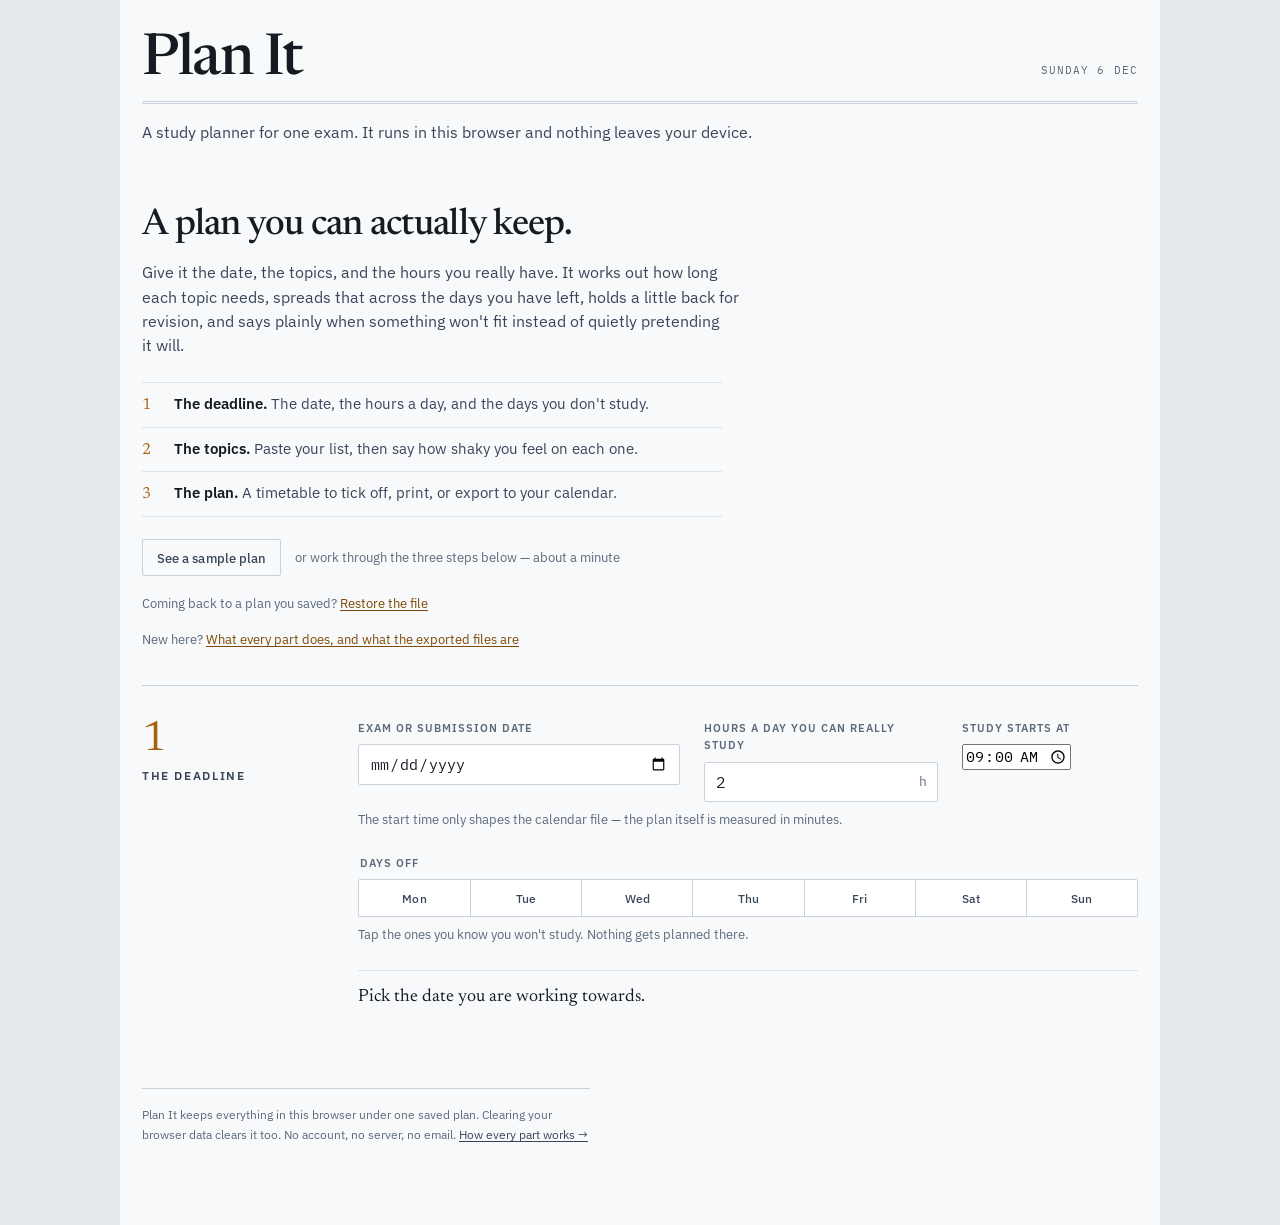
==== commit 6bb4f51e: "Explain the app on the welcome screen and add a guide page for every feature and export file" ====
--- a/index.html
+++ b/index.html
@@ -21,7 +21,7 @@
       <h1 class="wordmark">Plan It</h1>
       <p class="issue"><span id="today-stamp">—</span></p>
     </div>
-    <p class="standfirst">One exam, a list of topics, and the hours you actually have. It saves in this browser and nothing leaves your device.</p>
+    <p class="standfirst">A study planner for one exam. It runs in this browser and nothing leaves your device.</p>
   </header>
 
   <div class="runninghead" id="runninghead" hidden>
@@ -33,7 +33,14 @@
 
     <section class="welcome" id="welcome" aria-labelledby="welcome-head">
       <h2 class="welcome-head" id="welcome-head">A plan you can actually keep.</h2>
-      <p class="welcome-body">It works out what to do each day, holds a little back for revision, and says plainly when something won't fit — no account, no app to install.</p>
+      <p class="welcome-body">Give it the date, the topics, and the hours you really have. It works out how long each topic needs, spreads that across the days you have left, holds a little back for revision, and says plainly when something won't fit instead of quietly pretending it will.</p>
+
+      <ol class="welcome-steps">
+        <li><span class="ws-n" aria-hidden="true">1</span><span><strong>The deadline.</strong> The date, the hours a day, and the days you don't study.</span></li>
+        <li><span class="ws-n" aria-hidden="true">2</span><span><strong>The topics.</strong> Paste your list, then say how shaky you feel on each one.</span></li>
+        <li><span class="ws-n" aria-hidden="true">3</span><span><strong>The plan.</strong> A timetable to tick off, print, or export to your calendar.</span></li>
+      </ol>
+
       <p class="welcome-actions">
         <button type="button" class="btn btn-quiet" id="btn-sample">See a sample plan</button>
         <span class="welcome-note">or work through the three steps below — about a minute</span>
@@ -41,6 +48,7 @@
       <p class="welcome-restore">Coming back to a plan you saved?
         <button type="button" class="btn-inline" id="btn-restore-welcome">Restore the file</button>
       </p>
+      <p class="welcome-guide">New here? <a class="btn-inline" href="guide.html">What every part does, and what the exported files are</a></p>
       <p class="export-status" id="welcome-status" role="status"></p>
       <input type="file" id="file-restore" accept="application/json,.json" hidden>
     </section>
@@ -138,6 +146,7 @@
             </div>
             <p class="export-note">The calendar file is a standard <span class="mono">.ics</span> — import it into Apple Calendar, Google Calendar, Outlook, Thunderbird, anything. Every session lands as its own timed event, starting from the time you set in step 1 and running through the day in order, breaks included. The JSON is the whole plan, ticks included — keep it somewhere that is not this browser.</p>
 
+            <p class="export-help"><a class="btn-inline" href="guide.html#files">How do I open these files?</a></p>
             <p class="export-status" id="export-status" role="status"></p>
           </div>
         </details>
@@ -156,7 +165,7 @@
   </main>
 
   <footer class="foot">
-    <p>Plan It keeps everything in this browser under one saved plan. Clearing your browser data clears it too. No account, no server, no email.</p>
+    <p>Plan It keeps everything in this browser under one saved plan. Clearing your browser data clears it too. No account, no server, no email. <a class="quiet-link" href="guide.html">How every part works &rarr;</a></p>
   </footer>
 
 </div>
--- a/styles.css
+++ b/styles.css
@@ -1331,6 +1331,140 @@
 
 .topic-line.is-unscheduled .topic-left { color: var(--amber-ink); }
 
+/* ---------- welcome steps ---------- */
+
+.welcome-steps {
+  list-style: none;
+  margin: 24px 0 0;
+  padding: 0;
+  max-width: 58ch;
+}
+
+.welcome-steps li {
+  display: grid;
+  grid-template-columns: 22px minmax(0, 1fr);
+  gap: 10px;
+  align-items: baseline;
+  padding: 9px 0;
+  border-top: 1px solid var(--rule-soft);
+  font-size: .93rem;
+  color: var(--ink-2);
+}
+
+.welcome-steps li:last-child { border-bottom: 1px solid var(--rule-soft); }
+
+.welcome-steps strong { color: var(--ink); font-weight: 600; }
+
+.ws-n {
+  font-family: var(--serif);
+  font-size: 1rem;
+  color: var(--amber);
+}
+
+.welcome-guide {
+  margin: 16px 0 0;
+  font-size: .82rem;
+  color: var(--muted);
+}
+
+.quiet-link {
+  color: var(--ink-2);
+  text-decoration: underline;
+  text-underline-offset: 2px;
+  text-decoration-thickness: 1px;
+}
+
+.quiet-link:hover { color: var(--ink); }
+
+.wordmark-link {
+  color: inherit;
+  text-decoration: none;
+}
+
+/* ---------- the guide page ---------- */
+
+.guide-lede {
+  margin: 0 0 12px;
+  font-family: var(--serif);
+  font-size: 1.3rem;
+  line-height: 1.35;
+  color: var(--ink);
+}
+
+/* scoped to the guide page: the app's own paragraphs have their own voices */
+.guide .step-body p {
+  margin: 0 0 12px;
+  max-width: 62ch;
+  font-size: .95rem;
+  line-height: 1.6;
+  color: var(--ink-2);
+}
+
+.guide .step-body p:last-child { margin-bottom: 0; }
+
+.guide .step-body strong { color: var(--ink); font-weight: 600; }
+
+.guide-list {
+  margin: 0 0 16px;
+  display: grid;
+  gap: 14px;
+}
+
+.guide-list dt {
+  font-weight: 600;
+  color: var(--ink);
+  font-size: .95rem;
+}
+
+.guide-list dd {
+  margin: 3px 0 0;
+  max-width: 62ch;
+  font-size: .93rem;
+  line-height: 1.55;
+  color: var(--ink-2);
+}
+
+.guide-h {
+  margin: 28px 0 10px;
+  font-family: var(--serif);
+  font-weight: 500;
+  font-size: 1.12rem;
+  color: var(--ink);
+  padding-top: 12px;
+  border-top: 1px solid var(--rule-soft);
+}
+
+.guide-steps {
+  margin: 0 0 16px;
+  padding-left: 20px;
+  max-width: 62ch;
+  font-size: .93rem;
+  line-height: 1.6;
+  color: var(--ink-2);
+}
+
+.guide-steps li { margin-bottom: 7px; }
+
+.file {
+  font-family: var(--mono);
+  font-size: .86em;
+  color: var(--ink);
+  border-bottom: 1px solid var(--rule);
+  padding-bottom: 1px;
+}
+
+.guide-note {
+  margin: 14px 0 0 !important;
+  padding-top: 12px;
+  border-top: 1px solid var(--rule-soft);
+  font-size: .88rem !important;
+  color: var(--muted) !important;
+}
+
+.guide-back { margin: 24px 0 0 !important; }
+
+.export-help { margin: 10px 0 0; }
+
 /* ---------- motion ----------
    Quiet and quick, to match the mood of a paper planner. Nothing here is
    decoration: each move either confirms a press, shows where something came
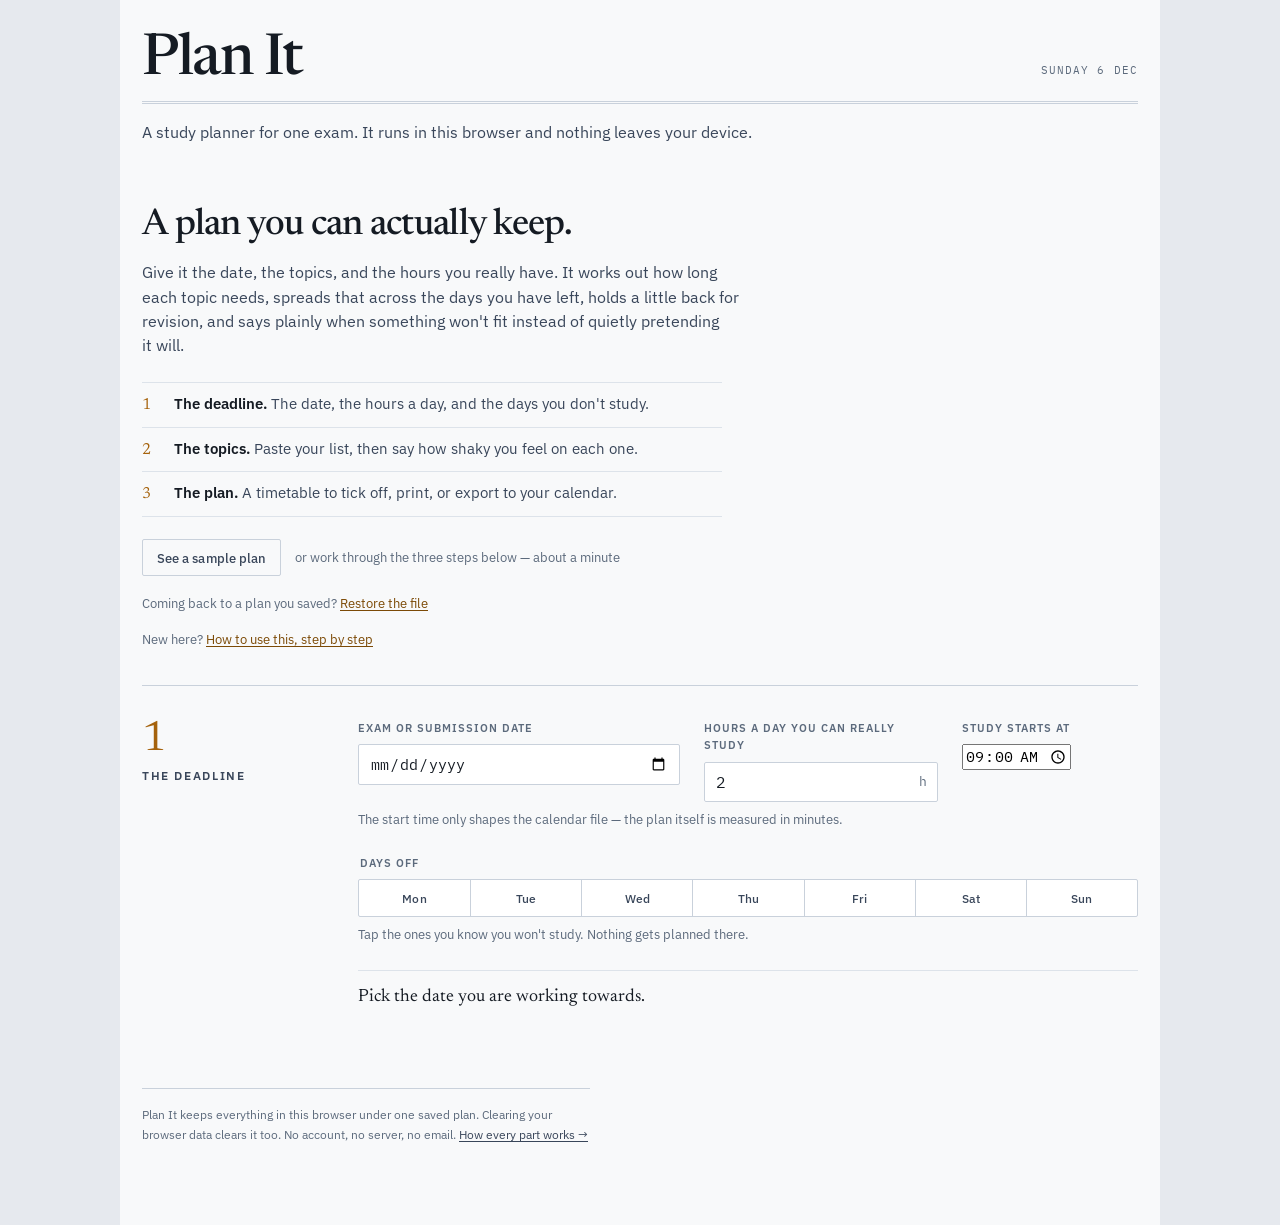
==== commit 754590c6: "Rewrite the guide as numbered tasks and label every export file at the point of export" ====
--- a/index.html
+++ b/index.html
@@ -48,7 +48,7 @@
       <p class="welcome-restore">Coming back to a plan you saved?
         <button type="button" class="btn-inline" id="btn-restore-welcome">Restore the file</button>
       </p>
-      <p class="welcome-guide">New here? <a class="btn-inline" href="guide.html">What every part does, and what the exported files are</a></p>
+      <p class="welcome-guide">New here? <a class="btn-inline" href="guide.html">How to use this, step by step</a></p>
       <p class="export-status" id="welcome-status" role="status"></p>
       <input type="file" id="file-restore" accept="application/json,.json" hidden>
     </section>
@@ -136,7 +136,7 @@
         </div>
 
         <details class="export" id="export">
-          <summary>Take it with you</summary>
+          <summary>Export &amp; backup</summary>
           <div class="export-panel">
             <div class="export-actions">
               <button type="button" class="btn btn-quiet" id="btn-ics">Calendar file <span class="btn-ext">.ics</span></button>
@@ -144,7 +144,17 @@
               <button type="button" class="btn btn-quiet" id="btn-json">Save a copy <span class="btn-ext">.json</span></button>
               <button type="button" class="btn btn-quiet" id="btn-restore">Restore a copy</button>
             </div>
-            <p class="export-note">The calendar file is a standard <span class="mono">.ics</span> — import it into Apple Calendar, Google Calendar, Outlook, Thunderbird, anything. Every session lands as its own timed event, starting from the time you set in step 1 and running through the day in order, breaks included. The JSON is the whole plan, ticks included — keep it somewhere that is not this browser.</p>
+            <dl class="export-what">
+              <dt>Calendar file <span class="mono">.ics</span></dt>
+              <dd>For Apple Calendar, Google Calendar, Outlook — every session as a timed event.</dd>
+              <dt>Spreadsheet <span class="mono">.csv</span></dt>
+              <dd>For Excel, Numbers or Google Sheets — one row per session.</dd>
+              <dt>Save a copy <span class="mono">.json</span></dt>
+              <dd>The whole plan, ticks included. To keep, or to move to another device.</dd>
+              <dt>Restore a copy</dt>
+              <dd>Loads a saved <span class="mono">.json</span> back exactly as it was.</dd>
+            </dl>
+            <p class="export-note">Nothing here needs an account, and nothing is uploaded — the file is built in your browser. The calendar file carries the start time from section 1, so each session gets a real clock time.</p>
 
             <p class="export-help"><a class="btn-inline" href="guide.html#files">How do I open these files?</a></p>
             <p class="export-status" id="export-status" role="status"></p>
--- a/styles.css
+++ b/styles.css
@@ -1465,6 +1465,97 @@
 
 .export-help { margin: 10px 0 0; }
 
+/* ---------- guide: jump menu and task steps ---------- */
+
+.jump {
+  padding: 26px 0 30px;
+  border-bottom: 1px solid var(--rule);
+}
+
+.jump-head {
+  margin: 0 0 10px;
+  font-family: var(--sans);
+  font-size: .7rem;
+  font-weight: 600;
+  letter-spacing: .09em;
+  text-transform: uppercase;
+  color: var(--muted);
+}
+
+.jump-list {
+  margin: 0;
+  padding-left: 18px;
+  max-width: 62ch;
+  font-size: .95rem;
+  line-height: 1.75;
+}
+
+.jump-list a {
+  color: var(--ink);
+  text-decoration: underline;
+  text-underline-offset: 3px;
+  text-decoration-thickness: 1px;
+  text-decoration-color: var(--rule);
+}
+
+.jump-list a:hover { text-decoration-color: var(--ink); }
+
+/* a task list: numbers in the margin, one action per line */
+.guide-steps.is-numbered {
+  list-style: none;
+  padding-left: 0;
+  counter-reset: step;
+  max-width: 60ch;
+}
+
+.guide-steps.is-numbered li {
+  counter-increment: step;
+  position: relative;
+  padding: 8px 0 8px 30px;
+  border-top: 1px solid var(--rule-soft);
+  margin-bottom: 0;
+  font-size: .95rem;
+  line-height: 1.55;
+}
+
+.guide-steps.is-numbered li:last-child { border-bottom: 1px solid var(--rule-soft); }
+
+.guide-steps.is-numbered li::before {
+  content: counter(step);
+  position: absolute;
+  left: 0;
+  top: 8px;
+  width: 20px;
+  font-family: var(--mono);
+  font-size: .74rem;
+  color: var(--amber);
+}
+
+.guide-steps em { font-style: italic; color: var(--ink); }
+
+/* what each export file is for, at the point of export */
+.export-what {
+  margin: 14px 0 0;
+  display: grid;
+  gap: 9px;
+  padding-top: 14px;
+  border-top: 1px solid var(--rule-soft);
+}
+
+.export-what dt {
+  font-size: .84rem;
+  font-weight: 600;
+  color: var(--ink);
+}
+
+.export-what dd {
+  margin: 2px 0 0;
+  font-size: .82rem;
+  line-height: 1.5;
+  color: var(--muted);
+  max-width: 56ch;
+}
+
 /* ---------- motion ----------
    Quiet and quick, to match the mood of a paper planner. Nothing here is
    decoration: each move either confirms a press, shows where something came
